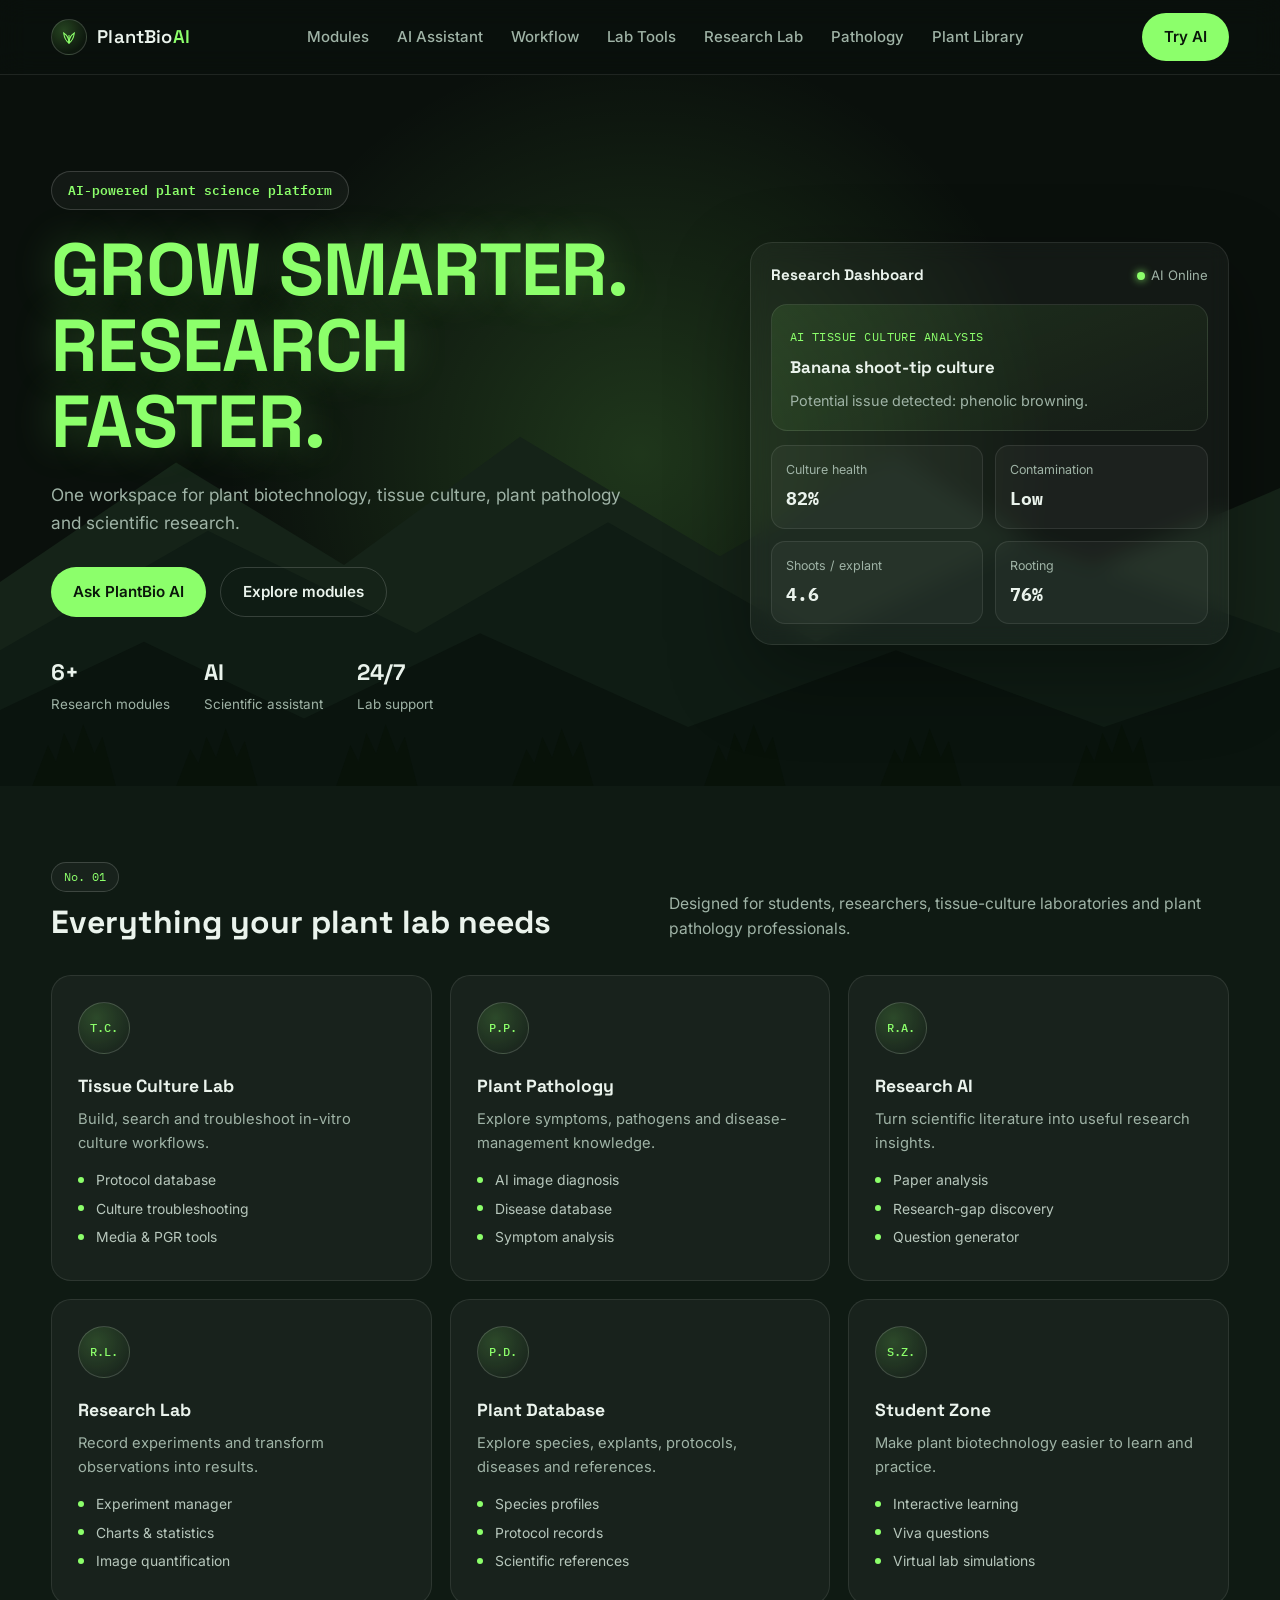
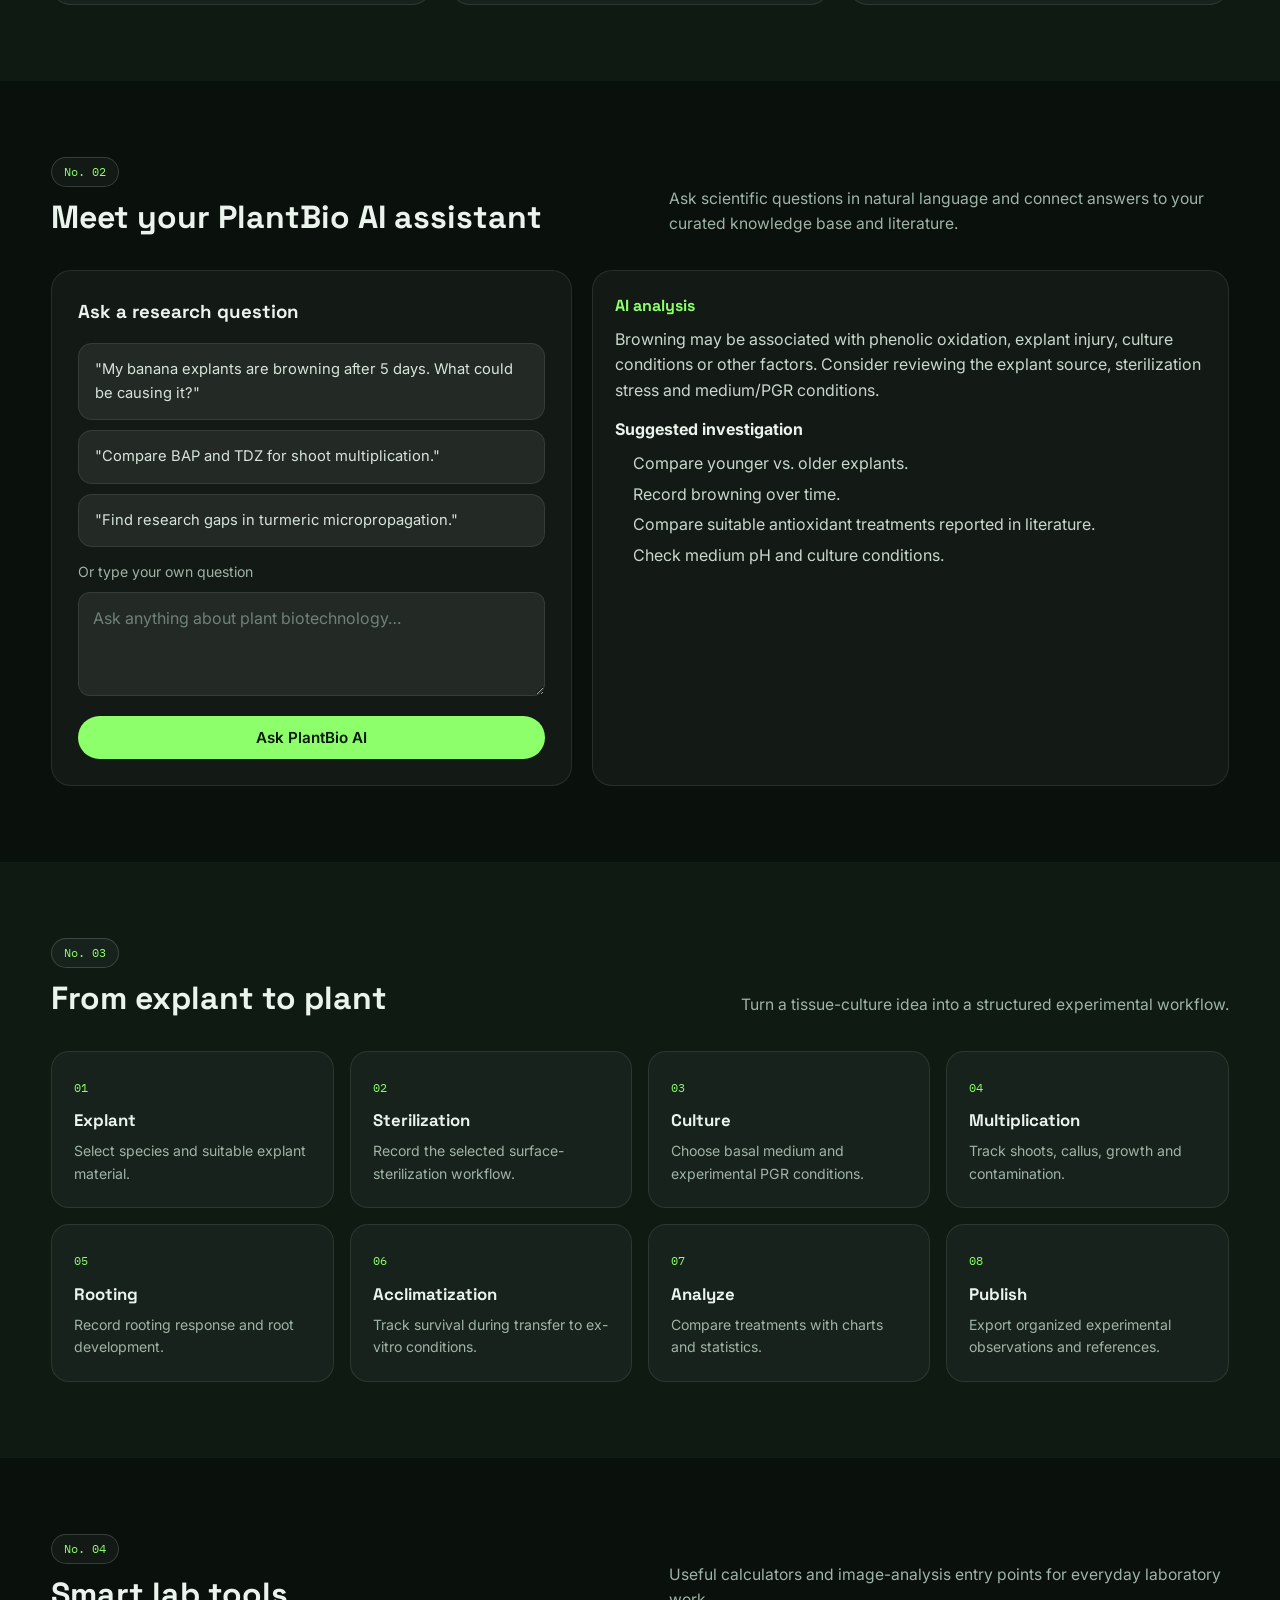
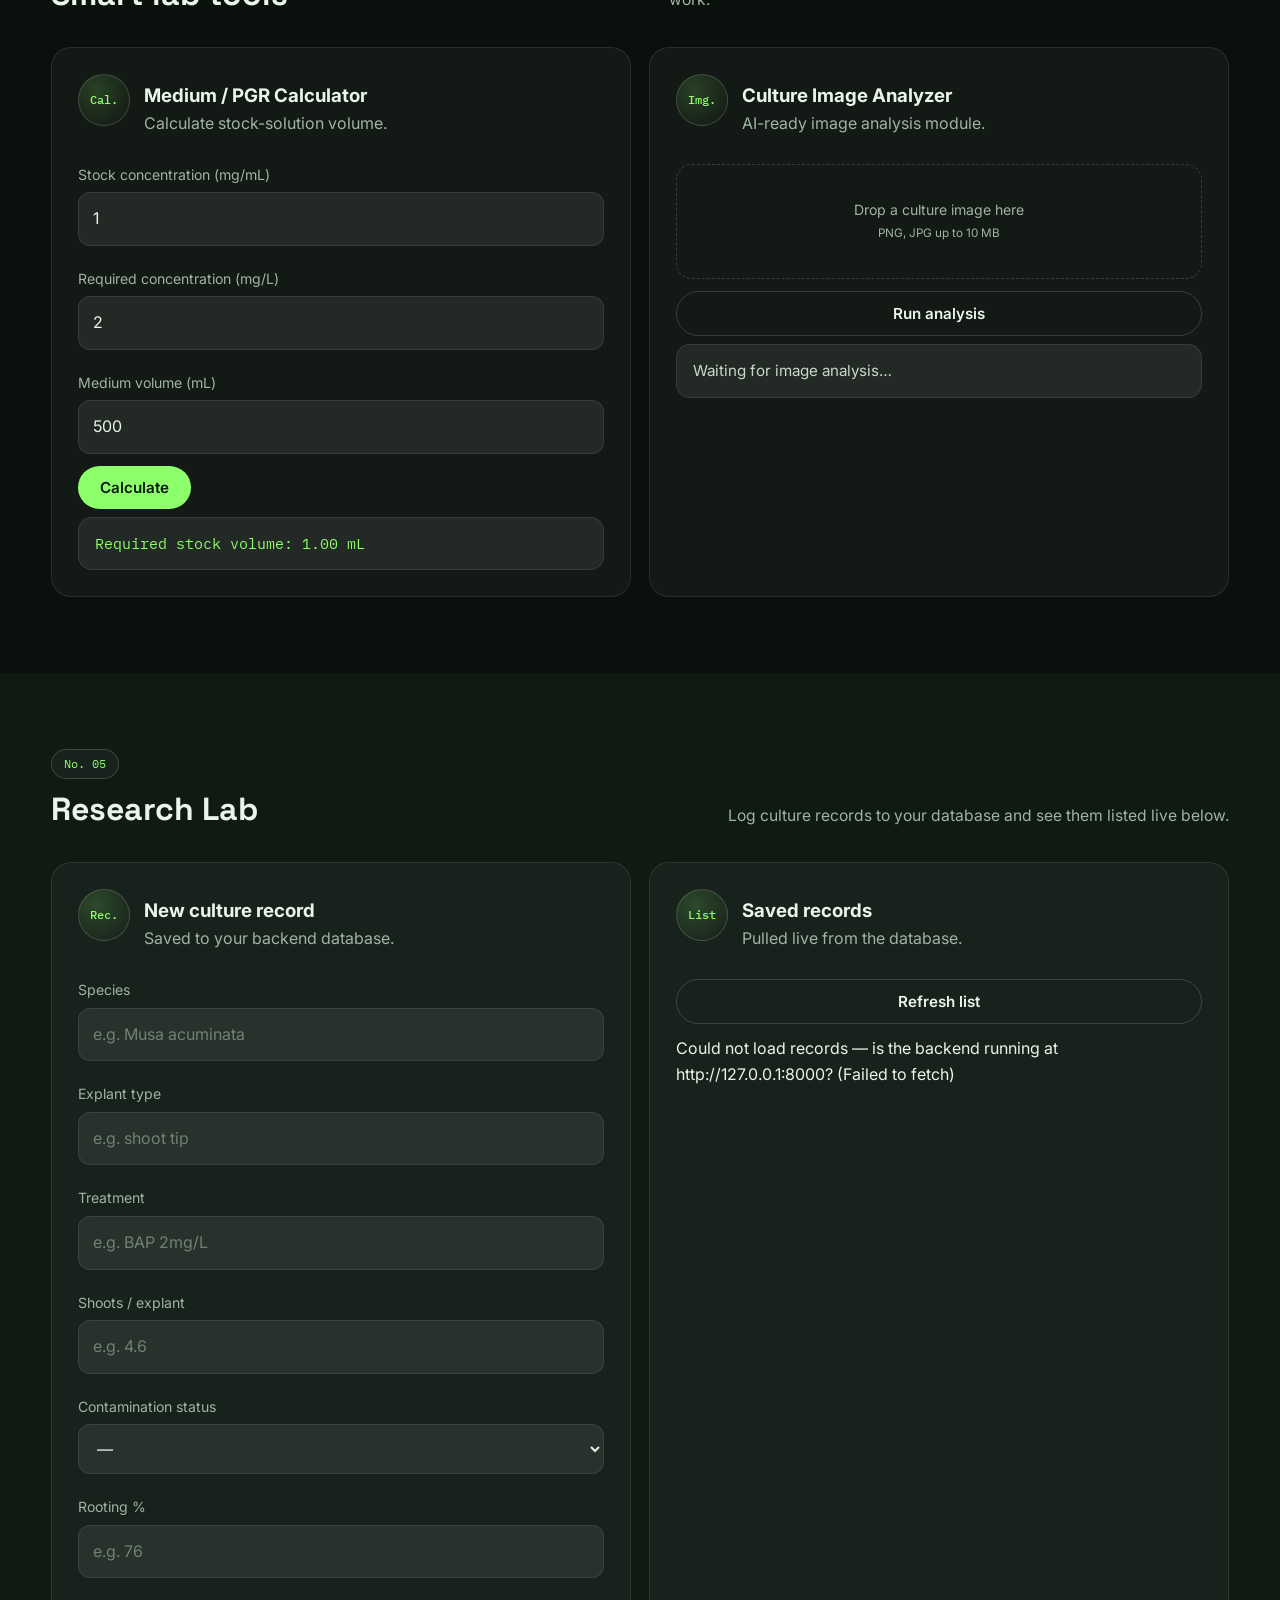
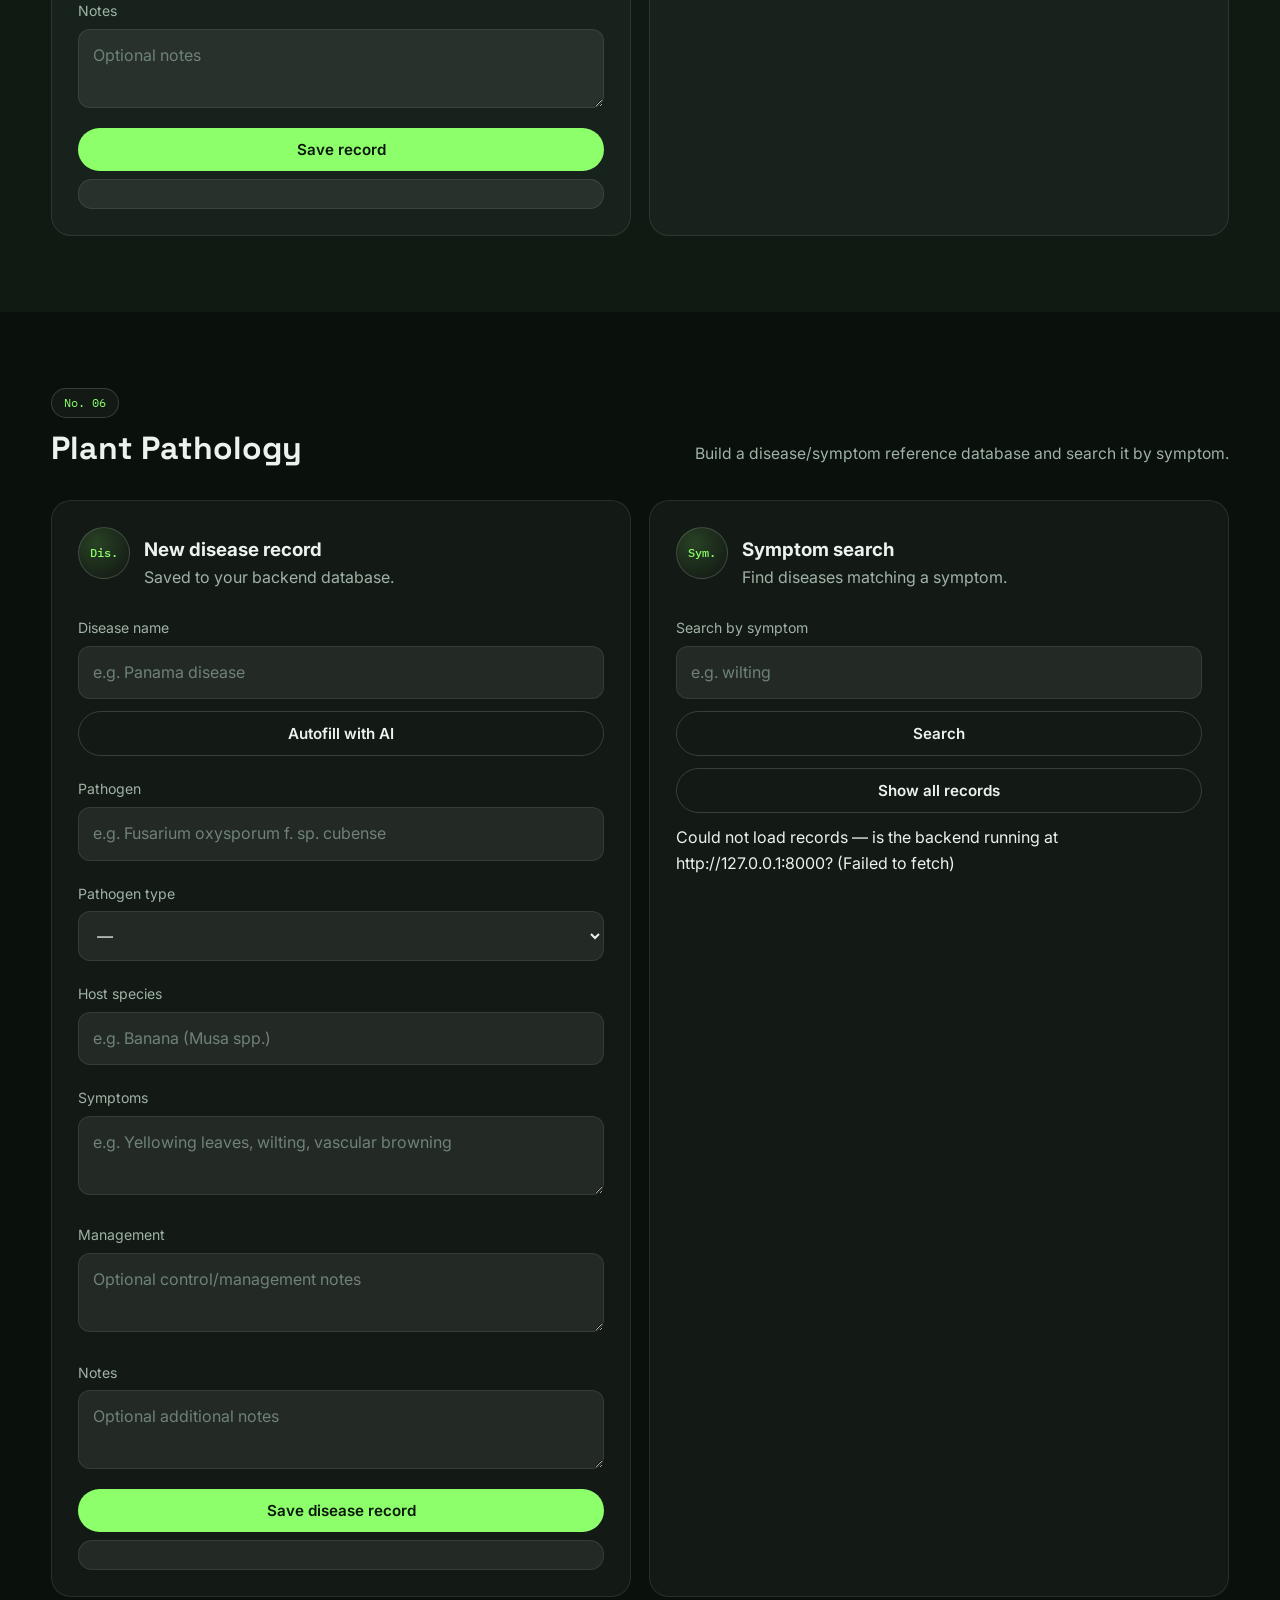
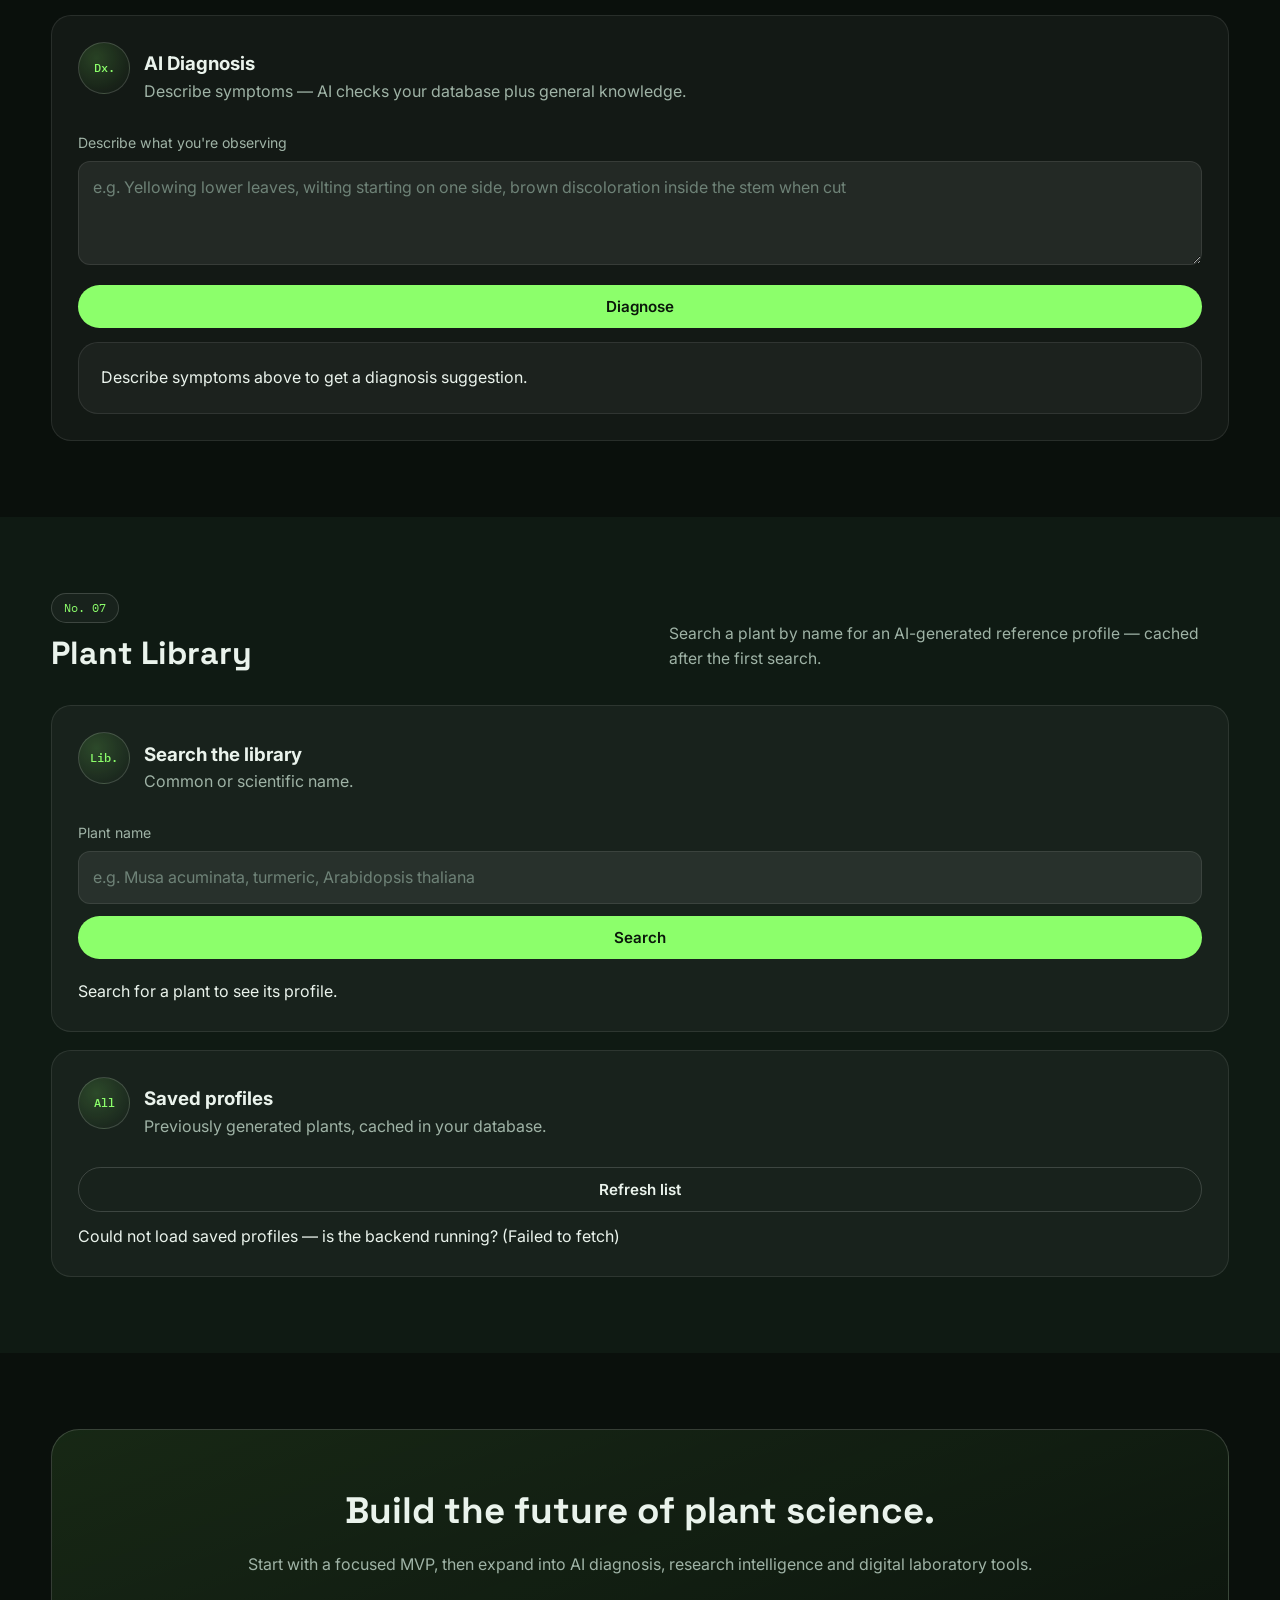
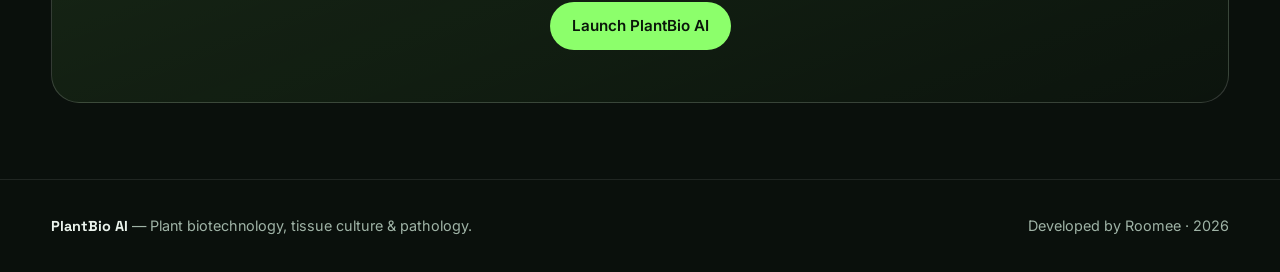
==== backend/static/index.html @ 0f840483 "Add files via upload" ====
<!DOCTYPE html>
<html lang="en">
<head>
<meta charset="UTF-8">
<meta name="viewport" content="width=device-width, initial-scale=1.0">
<title>PlantBio AI — Plant Biotechnology Platform</title>
<link rel="preconnect" href="https://fonts.googleapis.com">
<link rel="preconnect" href="https://fonts.gstatic.com" crossorigin>
<link href="https://fonts.googleapis.com/css2?family=Space+Grotesk:wght@500;600;700&family=Inter:wght@400;500;600&family=IBM+Plex+Mono:wght@400;500&display=swap" rel="stylesheet">
<link rel="stylesheet" href="style.css">
</head>
<body>

<header>
  <div class="container nav">
    <a class="logo" href="#">
      <span class="logo-mark" aria-hidden="true">
        <svg viewBox="0 0 24 24" width="16" height="16" fill="none" stroke="currentColor" stroke-width="1.6">
          <path d="M12 21c0-7 3-12 8-15-1 7-3 12-8 15Z"/>
          <path d="M12 21c0-7-3-12-8-15 1 7 3 12 8 15Z"/>
          <path d="M12 21V9"/>
        </svg>
      </span>
      <span>PlantBio<em>AI</em></span>
    </a>
    <nav>
      <a href="#modules">Modules</a>
      <a href="#ai">AI Assistant</a>
      <a href="#protocol">Workflow</a>
      <a href="#tools">Lab Tools</a>
      <a href="#lab">Research Lab</a>
      <a href="#pathology">Pathology</a>
      <a href="#library">Plant Library</a>
    </nav>
    <a class="btn btn-primary" href="#ai">Try AI</a>
  </div>
</header>

<main>
<section class="hero">
  <div class="hero-bg" aria-hidden="true">
    <span class="glow"></span>
    <svg class="mountains" viewBox="0 0 1600 500" preserveAspectRatio="none">
      <polygon class="m-back" points="0,500 0,260 220,120 430,240 650,90 900,230 1120,110 1350,250 1600,150 1600,500"/>
      <polygon class="m-mid" points="0,500 0,340 260,200 520,320 760,190 1020,330 1280,210 1600,320 1600,500"/>
      <polygon class="m-front" points="0,500 0,410 180,330 380,420 600,320 860,430 1120,340 1380,430 1600,360 1600,500"/>
    </svg>
    <svg class="pines" viewBox="0 0 1600 120" preserveAspectRatio="none">
      <g class="pine-row">
        <path d="M40,120 L60,70 L70,90 L80,55 L92,80 L104,45 L118,80 L128,60 L145,120Z"/>
        <path d="M220,120 L238,75 L248,92 L258,60 L270,85 L282,50 L296,85 L306,65 L322,120Z"/>
        <path d="M420,120 L438,70 L448,90 L458,55 L470,80 L482,45 L496,80 L506,60 L522,120Z"/>
        <path d="M640,120 L658,75 L668,92 L678,60 L690,85 L702,50 L716,85 L726,65 L742,120Z"/>
        <path d="M880,120 L898,70 L908,90 L918,55 L930,80 L942,45 L956,80 L966,60 L982,120Z"/>
        <path d="M1100,120 L1118,75 L1128,92 L1138,60 L1150,85 L1162,50 L1176,85 L1186,65 L1202,120Z"/>
        <path d="M1340,120 L1358,70 L1368,90 L1378,55 L1390,80 L1402,45 L1416,80 L1426,60 L1442,120Z"/>
      </g>
    </svg>
  </div>
  <div class="container hero-grid">
    <div>
      <span class="badge">AI-powered plant science platform</span>
      <h1>GROW SMARTER.<br>RESEARCH FASTER.</h1>
      <p>One workspace for plant biotechnology, tissue culture, plant pathology and scientific research.</p>
      <div class="actions">
        <a class="btn btn-primary" href="#ai">Ask PlantBio AI</a>
        <a class="btn btn-outline" href="#modules">Explore modules</a>
      </div>
      <div class="stats">
        <div class="stat"><strong>6+</strong><span>Research modules</span></div>
        <div class="stat"><strong>AI</strong><span>Scientific assistant</span></div>
        <div class="stat"><strong>24/7</strong><span>Lab support</span></div>
      </div>
    </div>
    <div class="hero-art">
      <div class="dashboard">
        <div class="dash-top"><strong>Research Dashboard</strong><span><i class="dot"></i>AI Online</span></div>
        <div class="ai-card">
          <small>AI TISSUE CULTURE ANALYSIS</small>
          <h3>Banana shoot-tip culture</h3>
          <p>Potential issue detected: phenolic browning.</p>
        </div>
        <div class="mini-grid">
          <div class="mini"><span>Culture health</span><b>82%</b></div>
          <div class="mini"><span>Contamination</span><b>Low</b></div>
          <div class="mini"><span>Shoots / explant</span><b>4.6</b></div>
          <div class="mini"><span>Rooting</span><b>76%</b></div>
        </div>
      </div>
    </div>
  </div>
</section>

<section id="modules">
<div class="container">
  <div class="section-head">
    <div><span class="catalog-no">No. 01</span><h2>Everything your plant lab needs</h2></div>
    <p>Designed for students, researchers, tissue-culture laboratories and plant pathology professionals.</p>
  </div>
  <div class="features">
    <article class="card"><div class="icon">T.C.</div><h3>Tissue Culture Lab</h3><p>Build, search and troubleshoot in-vitro culture workflows.</p><ul><li>Protocol database</li><li>Culture troubleshooting</li><li>Media & PGR tools</li></ul></article>
    <article class="card"><div class="icon">P.P.</div><h3>Plant Pathology</h3><p>Explore symptoms, pathogens and disease-management knowledge.</p><ul><li>AI image diagnosis</li><li>Disease database</li><li>Symptom analysis</li></ul></article>
    <article class="card"><div class="icon">R.A.</div><h3>Research AI</h3><p>Turn scientific literature into useful research insights.</p><ul><li>Paper analysis</li><li>Research-gap discovery</li><li>Question generator</li></ul></article>
    <article class="card"><div class="icon">R.L.</div><h3>Research Lab</h3><p>Record experiments and transform observations into results.</p><ul><li>Experiment manager</li><li>Charts & statistics</li><li>Image quantification</li></ul></article>
    <article class="card"><div class="icon">P.D.</div><h3>Plant Database</h3><p>Explore species, explants, protocols, diseases and references.</p><ul><li>Species profiles</li><li>Protocol records</li><li>Scientific references</li></ul></article>
    <article class="card"><div class="icon">S.Z.</div><h3>Student Zone</h3><p>Make plant biotechnology easier to learn and practice.</p><ul><li>Interactive learning</li><li>Viva questions</li><li>Virtual lab simulations</li></ul></article>
  </div>
</div>
</section>

<section id="ai" class="ai-section">
<div class="container">
  <div class="section-head">
    <div><span class="catalog-no">No. 02</span><h2>Meet your PlantBio AI assistant</h2></div>
    <p>Ask scientific questions in natural language and connect answers to your curated knowledge base and literature.</p>
  </div>
  <div class="ai-box">
    <div class="ai-panel">
      <h3>Ask a research question</h3>
      <div class="prompt" data-sample>"My banana explants are browning after 5 days. What could be causing it?"</div>
      <div class="prompt" data-sample>"Compare BAP and TDZ for shoot multiplication."</div>
      <div class="prompt" data-sample>"Find research gaps in turmeric micropropagation."</div>
      <label>Or type your own question</label>
      <textarea id="aiQuestion" rows="3" placeholder="Ask anything about plant biotechnology…"></textarea>
      <button class="btn btn-primary" style="width:100%" onclick="askRealAI()">Ask PlantBio AI</button>
    </div>
    <div class="answer" id="aiAnswerBox">
      <strong>AI analysis</strong>
      <p style="margin:8px 0 14px">Browning may be associated with phenolic oxidation, explant injury, culture conditions or other factors. Consider reviewing the explant source, sterilization stress and medium/PGR conditions.</p>
      <b>Suggested investigation</b>
      <ul style="margin:8px 0 0 18px">
        <li>Compare younger vs. older explants.</li>
        <li>Record browning over time.</li>
        <li>Compare suitable antioxidant treatments reported in literature.</li>
        <li>Check medium pH and culture conditions.</li>
      </ul>
    </div>
  </div>

</div>
</section>

<section id="protocol">
<div class="container">
  <div class="section-head">
    <div><span class="catalog-no">No. 03</span><h2>From explant to plant</h2></div>
    <p>Turn a tissue-culture idea into a structured experimental workflow.</p>
  </div>
  <div class="protocol">
    <div class="step"><span>01</span><h3>Explant</h3><p>Select species and suitable explant material.</p></div>
    <div class="step"><span>02</span><h3>Sterilization</h3><p>Record the selected surface-sterilization workflow.</p></div>
    <div class="step"><span>03</span><h3>Culture</h3><p>Choose basal medium and experimental PGR conditions.</p></div>
    <div class="step"><span>04</span><h3>Multiplication</h3><p>Track shoots, callus, growth and contamination.</p></div>
    <div class="step"><span>05</span><h3>Rooting</h3><p>Record rooting response and root development.</p></div>
    <div class="step"><span>06</span><h3>Acclimatization</h3><p>Track survival during transfer to ex-vitro conditions.</p></div>
    <div class="step"><span>07</span><h3>Analyze</h3><p>Compare treatments with charts and statistics.</p></div>
    <div class="step"><span>08</span><h3>Publish</h3><p>Export organized experimental observations and references.</p></div>
  </div>
</div>
</section>

<section id="tools">
<div class="container">
  <div class="section-head">
    <div><span class="catalog-no">No. 04</span><h2>Smart lab tools</h2></div>
    <p>Useful calculators and image-analysis entry points for everyday laboratory work.</p>
  </div>
  <div class="tools">
    <div class="tool">
      <div class="tool-header"><div class="icon">Cal.</div><div><h3>Medium / PGR Calculator</h3><p style="color:var(--muted)">Calculate stock-solution volume.</p></div></div>
      <label>Stock concentration (mg/mL)</label><input id="stock" type="number" value="1" min="0">
      <label>Required concentration (mg/L)</label><input id="req" type="number" value="2" min="0">
      <label>Medium volume (mL)</label><input id="volume" type="number" value="500" min="0">
      <button class="btn btn-primary" onclick="calculate()">Calculate</button>
      <div class="result" id="calcResult">Required stock volume: 1.00 mL</div>
    </div>
    <div class="tool">
      <div class="tool-header"><div class="icon">Img.</div><div><h3>Culture Image Analyzer</h3><p style="color:var(--muted)">AI-ready image analysis module.</p></div></div>
      <label for="fileInput" style="display:block">
        <div class="upload" id="uploadBox">Drop a culture image here<br><small>PNG, JPG up to 10 MB</small></div>
      </label>
      <input type="file" id="fileInput" accept="image/*" style="display:none">
      <button class="btn btn-outline" style="width:100%" onclick="demoAnalysis()">Run analysis</button>
      <div class="result" id="imageResult">Waiting for image analysis…</div>
    </div>
  </div>
</div>
</section>

<section id="lab">
<div class="container">
  <div class="section-head">
    <div><span class="catalog-no">No. 05</span><h2>Research Lab</h2></div>
    <p>Log culture records to your database and see them listed live below.</p>
  </div>
  <div class="tools">
    <div class="tool">
      <div class="tool-header"><div class="icon">Rec.</div><div><h3>New culture record</h3><p style="color:var(--muted)">Saved to your backend database.</p></div></div>
      <form id="recordForm">
        <label>Species</label>
        <input id="f-species" type="text" placeholder="e.g. Musa acuminata" required>
        <label>Explant type</label>
        <input id="f-explant" type="text" placeholder="e.g. shoot tip" required>
        <label>Treatment</label>
        <input id="f-treatment" type="text" placeholder="e.g. BAP 2mg/L">
        <label>Shoots / explant</label>
        <input id="f-shoots" type="number" step="0.1" min="0" placeholder="e.g. 4.6">
        <label>Contamination status</label>
        <select id="f-contamination">
          <option value="">—</option>
          <option>Low</option>
          <option>Medium</option>
          <option>High</option>
        </select>
        <label>Rooting %</label>
        <input id="f-rooting" type="number" step="0.1" min="0" max="100" placeholder="e.g. 76">
        <label>Notes</label>
        <textarea id="f-notes" rows="2" placeholder="Optional notes"></textarea>
        <button class="btn btn-primary" type="submit" style="width:100%">Save record</button>
      </form>
      <div class="result" id="formStatus"></div>
    </div>
    <div class="tool">
      <div class="tool-header"><div class="icon">List</div><div><h3>Saved records</h3><p style="color:var(--muted)">Pulled live from the database.</p></div></div>
      <button class="btn btn-outline" style="width:100%;margin-bottom:12px" onclick="loadRecords()">Refresh list</button>
      <div id="recordsList">Loading…</div>
    </div>
  </div>
</div>
</section>

<section id="pathology">
<div class="container">
  <div class="section-head">
    <div><span class="catalog-no">No. 06</span><h2>Plant Pathology</h2></div>
    <p>Build a disease/symptom reference database and search it by symptom.</p>
  </div>
  <div class="tools">
    <div class="tool">
      <div class="tool-header"><div class="icon">Dis.</div><div><h3>New disease record</h3><p style="color:var(--muted)">Saved to your backend database.</p></div></div>
      <form id="diseaseForm">
        <label>Disease name</label>
        <input id="d-name" type="text" placeholder="e.g. Panama disease" required>
        <button type="button" class="btn btn-outline" style="width:100%;margin-bottom:12px" onclick="autofillDisease()">Autofill with AI</button>
        <div class="result" id="autofillStatus" style="display:none;margin-bottom:12px"></div>
        <label>Pathogen</label>
        <input id="d-pathogen" type="text" placeholder="e.g. Fusarium oxysporum f. sp. cubense">
        <label>Pathogen type</label>
        <select id="d-pathogen-type">
          <option value="">—</option>
          <option>Fungus</option>
          <option>Bacteria</option>
          <option>Virus</option>
          <option>Nematode</option>
          <option>Other</option>
        </select>
        <label>Host species</label>
        <input id="d-host" type="text" placeholder="e.g. Banana (Musa spp.)">
        <label>Symptoms</label>
        <textarea id="d-symptoms" rows="2" placeholder="e.g. Yellowing leaves, wilting, vascular browning" required></textarea>
        <label>Management</label>
        <textarea id="d-management" rows="2" placeholder="Optional control/management notes"></textarea>
        <label>Notes</label>
        <textarea id="d-notes" rows="2" placeholder="Optional additional notes"></textarea>
        <button class="btn btn-primary" type="submit" style="width:100%">Save disease record</button>
      </form>
      <div class="result" id="diseaseFormStatus"></div>
    </div>
    <div class="tool">
      <div class="tool-header"><div class="icon">Sym.</div><div><h3>Symptom search</h3><p style="color:var(--muted)">Find diseases matching a symptom.</p></div></div>
      <label>Search by symptom</label>
      <input id="symptomSearch" type="text" placeholder="e.g. wilting">
      <button class="btn btn-outline" style="width:100%;margin-bottom:12px" onclick="searchDiseases()">Search</button>
      <button class="btn btn-outline" style="width:100%;margin-bottom:12px" onclick="loadAllDiseases()">Show all records</button>
      <div id="diseasesList">Loading…</div>
    </div>
    <div class="tool" style="grid-column:1 / -1">
      <div class="tool-header"><div class="icon">Dx.</div><div><h3>AI Diagnosis</h3><p style="color:var(--muted)">Describe symptoms — AI checks your database plus general knowledge.</p></div></div>
      <label>Describe what you're observing</label>
      <textarea id="diagnoseSymptoms" rows="3" placeholder="e.g. Yellowing lower leaves, wilting starting on one side, brown discoloration inside the stem when cut"></textarea>
      <button class="btn btn-primary" style="width:100%" onclick="runDiagnosis()">Diagnose</button>
      <div class="answer" id="diagnoseResult" style="margin-top:14px">Describe symptoms above to get a diagnosis suggestion.</div>
    </div>
  </div>
</div>
</section>


<section id="library">
<div class="container">
  <div class="section-head">
    <div><span class="catalog-no">No. 07</span><h2>Plant Library</h2></div>
    <p>Search a plant by name for an AI-generated reference profile — cached after the first search.</p>
  </div>
  <div class="tool" style="max-width:none">
    <div class="tool-header"><div class="icon">Lib.</div><div><h3>Search the library</h3><p style="color:var(--muted)">Common or scientific name.</p></div></div>
    <label>Plant name</label>
    <input id="plantSearchName" type="text" placeholder="e.g. Musa acuminata, turmeric, Arabidopsis thaliana">
    <button class="btn btn-primary" style="width:100%" onclick="searchPlantLibrary()">Search</button>
    <div id="plantProfileResult" style="margin-top:20px">Search for a plant to see its profile.</div>
  </div>

  <div class="tool" style="max-width:none;margin-top:18px">
    <div class="tool-header"><div class="icon">All</div><div><h3>Saved profiles</h3><p style="color:var(--muted)">Previously generated plants, cached in your database.</p></div></div>
    <button class="btn btn-outline" style="width:100%;margin-bottom:12px" onclick="loadPlantLibraryList()">Refresh list</button>
    <div id="plantLibraryList">Loading…</div>
  </div>
</div>
</section>


<section>
<div class="container">
  <div class="cta">
    <h2>Build the future of plant science.</h2>
    <p>Start with a focused MVP, then expand into AI diagnosis, research intelligence and digital laboratory tools.</p>
    <a class="btn btn-primary" href="#ai">Launch PlantBio AI</a>
  </div>
</div>
</section>
</main>

<footer>
<div class="container footer">
  <div><b>PlantBio AI</b> — Plant biotechnology, tissue culture & pathology.</div>
  <div>Developed by Roomee · 2026</div>
</div>
</footer>

<script src="script.js"></script>
</body>
</html>
---- backend/static/style.css ----
:root{
  --bg:#0A100C;
  --bg-2:#0F1A13;
  --surface:rgba(255,255,255,.04);
  --surface-strong:rgba(255,255,255,.07);
  --border:rgba(255,255,255,.09);
  --border-strong:rgba(255,255,255,.16);
  --ink:#EAF3EC;
  --muted:#9FB3A6;
  --accent:#8CFF6B;
  --accent-deep:#57C93F;
  --accent-ink:#0A170A;
  --font-display:'Space Grotesk',sans-serif;
  --font-body:'Inter',system-ui,sans-serif;
  --font-mono:'IBM Plex Mono',monospace;
}
*{box-sizing:border-box;margin:0;padding:0}
html{scroll-behavior:smooth}
body{
  font-family:var(--font-body);
  background:var(--bg);
  color:var(--ink);
  line-height:1.6;
}
a{text-decoration:none;color:inherit}
.container{width:min(1180px,92%);margin:auto}
ul{list-style:none}

/* ---------- Header ---------- */
header{
  position:sticky;top:0;z-index:30;
  background:rgba(10,16,12,.75);
  backdrop-filter:blur(14px);
  border-bottom:1px solid var(--border);
}
.nav{height:74px;display:flex;align-items:center;justify-content:space-between}
.logo{display:flex;align-items:center;gap:10px;font-family:var(--font-display);font-weight:600;font-size:1.15rem;letter-spacing:.01em}
.logo em{font-style:normal;color:var(--accent)}
.logo-mark{
  width:36px;height:36px;border-radius:999px;
  display:grid;place-items:center;color:var(--accent);
  background:radial-gradient(circle at 35% 30%, rgba(140,255,107,.22), rgba(140,255,107,.04) 70%);
  border:1px solid var(--border-strong);
}
nav{display:flex;gap:28px}
nav a{color:var(--muted);font-size:.94rem;font-weight:500;transition:.15s}
nav a:hover{color:var(--accent)}

.btn{display:inline-flex;align-items:center;justify-content:center;border:0;border-radius:999px;padding:12px 22px;font-weight:600;font-family:var(--font-body);cursor:pointer;font-size:.95rem;transition:.15s}
.btn-primary{background:var(--accent);color:var(--accent-ink)}
.btn-primary:hover{background:#a3ff85;transform:translateY(-1px)}
.btn-outline{background:transparent;border:1px solid var(--border-strong);color:var(--ink)}
.btn-outline:hover{border-color:var(--accent);color:var(--accent)}

/* ---------- Hero ---------- */
.hero{position:relative;overflow:hidden;padding:96px 0 70px}
.hero-bg{position:absolute;inset:0;z-index:0;overflow:hidden}
.hero-bg .glow{
  position:absolute;top:-10%;left:50%;translate:-50% 0;
  width:900px;height:900px;border-radius:50%;
  background:radial-gradient(circle, rgba(140,255,107,.16), rgba(140,255,107,0) 65%);
}
.hero-bg svg.mountains{position:absolute;bottom:0;left:0;width:100%;height:60%}
.hero-bg .m-back{fill:#152318}
.hero-bg .m-mid{fill:#0F1C14}
.hero-bg .m-front{fill:#0A140E}
.hero-bg svg.pines{position:absolute;bottom:0;left:0;width:100%;height:14%;opacity:.9}
.hero-bg .pine-row path{fill:#081209}
.hero-grid{position:relative;z-index:1;display:grid;grid-template-columns:1.15fr .85fr;gap:50px;align-items:center}
.badge{
  display:inline-flex;padding:8px 16px;border-radius:999px;
  background:var(--surface);border:1px solid var(--border-strong);
  color:var(--accent);font-size:.82rem;font-weight:600;margin-bottom:22px;
  font-family:var(--font-mono);
}
h1{
  font-family:var(--font-display);
  font-weight:700;
  font-size:clamp(2.6rem,6vw,4.6rem);
  line-height:1.03;letter-spacing:-.01em;
  color:var(--accent);
  margin-bottom:22px;
  text-shadow:0 0 40px rgba(140,255,107,.25);
}
.hero p{font-size:1.08rem;color:var(--muted);max-width:600px}
.actions{display:flex;gap:14px;margin-top:30px;flex-wrap:wrap}
.stats{display:flex;gap:34px;margin-top:38px}
.stat strong{display:block;font-family:var(--font-display);font-size:1.4rem;color:var(--ink)}
.stat span{color:var(--muted);font-size:.84rem}

.hero-art{position:relative}
.dashboard{
  background:var(--surface);
  border:1px solid var(--border);
  border-radius:22px;padding:20px;
  backdrop-filter:blur(10px);
  box-shadow:0 30px 80px rgba(0,0,0,.35);
}
.dash-top{display:flex;justify-content:space-between;align-items:center;margin-bottom:16px;font-family:var(--font-display);font-size:.95rem}
.dash-top span{display:flex;align-items:center;gap:6px;color:var(--muted);font-family:var(--font-body);font-size:.82rem}
.dot{width:8px;height:8px;border-radius:50%;background:var(--accent);box-shadow:0 0 8px var(--accent)}
.ai-card{
  background:linear-gradient(160deg, rgba(140,255,107,.1), rgba(140,255,107,.02));
  border:1px solid var(--border);
  border-radius:16px;padding:18px;margin-bottom:14px;
}
.ai-card small{color:var(--accent);font-family:var(--font-mono);font-size:.72rem;letter-spacing:.04em}
.ai-card h3{font-family:var(--font-display);margin:6px 0 8px;font-size:1.05rem}
.ai-card p{color:var(--muted);font-size:.9rem}
.mini-grid{display:grid;grid-template-columns:1fr 1fr;gap:12px}
.mini{
  padding:14px;border:1px solid var(--border);border-radius:14px;
  background:var(--surface);
}
.mini span{color:var(--muted);font-size:.78rem;display:block;margin-bottom:4px}
.mini b{font-family:var(--font-mono);font-size:1.15rem;color:var(--ink)}

/* ---------- Sections ---------- */
section{padding:76px 0}
section:nth-of-type(even){background:var(--bg-2)}
.section-head{display:flex;justify-content:space-between;gap:30px;align-items:end;margin-bottom:34px;flex-wrap:wrap}
.catalog-no{
  display:inline-block;font-family:var(--font-mono);font-size:.78rem;
  color:var(--accent);background:var(--surface);border:1px solid var(--border-strong);
  border-radius:999px;padding:4px 12px;margin-bottom:12px;
}
.section-head h2{font-family:var(--font-display);font-size:2rem;line-height:1.15;color:var(--ink)}
.section-head p{color:var(--muted);max-width:560px;font-size:.98rem}

/* ---------- Feature / tool cards ---------- */
.features{display:grid;grid-template-columns:repeat(3,1fr);gap:18px}
.card{
  background:var(--surface);border:1px solid var(--border);border-radius:20px;
  padding:26px;transition:.2s;
}
.card:hover{border-color:var(--border-strong);transform:translateY(-3px)}
.icon{
  width:52px;height:52px;border-radius:50%;
  display:grid;place-items:center;margin-bottom:18px;
  background:radial-gradient(circle at 35% 30%, rgba(140,255,107,.18), rgba(140,255,107,.03) 75%);
  border:1px solid var(--border-strong);
  font-family:var(--font-mono);font-size:.78rem;font-weight:500;color:var(--accent);
}
.card h3{font-family:var(--font-display);margin-bottom:8px;font-size:1.1rem}
.card p{color:var(--muted);font-size:.92rem}
.card ul{margin-top:14px;color:#B7C7BC;font-size:.87rem}
.card li{margin:6px 0;padding-left:18px;position:relative}
.card li::before{content:"";position:absolute;left:0;top:.55em;width:6px;height:6px;border-radius:50%;background:var(--accent)}

/* ---------- AI section ---------- */
.ai-box{display:grid;grid-template-columns:.9fr 1.1fr;gap:20px}
.ai-panel{
  background:var(--surface);border:1px solid var(--border);border-radius:20px;padding:26px;
}
.ai-panel h3{font-family:var(--font-display);margin-bottom:16px}
.ai-panel label{color:var(--muted);font-size:.88rem;display:block;margin:14px 0 8px}
.prompt{
  background:var(--surface-strong);border:1px solid var(--border);border-radius:14px;
  padding:14px 16px;color:#D7E4DA;margin-bottom:10px;cursor:pointer;font-size:.92rem;transition:.15s;
}
.prompt:hover{border-color:var(--accent);color:var(--accent)}
.answer{
  background:var(--surface);border:1px solid var(--border);border-radius:20px;padding:22px;
}
.answer strong{color:var(--accent);font-family:var(--font-display)}
.answer p,.answer li{color:#C9D7CC}
.answer b{color:var(--ink)}
.answer h2,.answer h3,.answer h4,.answer h5,
#imageResult h2,#imageResult h3,#imageResult h4,#imageResult h5{
  font-family:var(--font-display);color:var(--ink);margin:16px 0 8px;line-height:1.3;
}
.answer h4,#imageResult h4{font-size:1.05rem;color:var(--accent)}
.answer h5,#imageResult h5{font-size:.95rem;color:var(--accent)}
.answer p,#imageResult p{margin:8px 0}
.answer ul,.answer ol,#imageResult ul,#imageResult ol{margin:8px 0 8px 20px}
.answer li,#imageResult li{margin:5px 0}
.answer hr,#imageResult hr{border:none;border-top:1px solid var(--border);margin:16px 0}
.answer code,#imageResult code{
  font-family:var(--font-mono);background:var(--surface-strong);
  padding:2px 6px;border-radius:6px;font-size:.85em;color:var(--accent);
}
#imageResult{
  font-family:var(--font-body);color:#C9D7CC;font-size:.95rem;
  white-space:normal;line-height:1.6;
}
#imageResult b{color:var(--accent);font-family:var(--font-display)}

textarea,input,select{
  width:100%;padding:13px 14px;border-radius:12px;
  background:var(--surface-strong);border:1px solid var(--border);
  color:var(--ink);font:inherit;margin:0 0 12px;
}
textarea::placeholder,input::placeholder{color:#6E8277}
textarea:focus,input:focus,select:focus{outline:none;border-color:var(--accent)}

/* ---------- Protocol steps ---------- */
.protocol{display:grid;grid-template-columns:repeat(4,1fr);gap:16px}
.step{
  background:var(--surface);border:1px solid var(--border);border-radius:18px;padding:22px;
}
.step span{font-family:var(--font-mono);font-size:.78rem;color:var(--accent)}
.step h3{font-family:var(--font-display);margin:8px 0 6px;font-size:1.05rem}
.step p{font-size:.88rem;color:var(--muted)}

/* ---------- Tools ---------- */
.tools{display:grid;grid-template-columns:repeat(2,1fr);gap:18px}
.group-label{
  grid-column:1 / -1;font-family:var(--font-mono);font-size:.8rem;
  color:var(--accent);text-transform:uppercase;letter-spacing:.06em;
  margin-top:8px;padding-top:8px;border-top:1px solid var(--border);
}
.group-label:first-child{margin-top:0;padding-top:0;border-top:none}
.tool{
  background:var(--surface);border:1px solid var(--border);border-radius:20px;padding:26px;
}
.tool-header{display:flex;align-items:center;gap:14px;margin-bottom:20px}
.tool label{color:var(--muted);font-size:.88rem;display:block;margin:10px 0 6px}
.result{
  background:var(--surface-strong);border:1px solid var(--border);border-radius:14px;
  padding:14px 16px;margin-top:8px;font-family:var(--font-mono);font-size:.92rem;color:var(--accent);
}
.upload{
  border:1.5px dashed var(--border-strong);border-radius:16px;padding:34px;text-align:center;
  color:var(--muted);margin:12px 0;cursor:pointer;transition:.15s;
}
.upload:hover{border-color:var(--accent);color:var(--accent)}

/* ---------- CTA ---------- */
.cta{
  background:linear-gradient(160deg, rgba(140,255,107,.1), rgba(140,255,107,.02));
  border:1px solid var(--border-strong);border-radius:28px;padding:52px;text-align:center;
}
.cta h2{font-family:var(--font-display);font-size:2.3rem;margin-bottom:12px;color:var(--ink)}
.cta p{color:var(--muted);margin-bottom:24px}

/* ---------- Footer ---------- */
footer{padding:34px 0;border-top:1px solid var(--border);color:var(--muted);font-size:.9rem}
.footer{display:flex;justify-content:space-between;gap:20px}
.footer b{color:var(--ink);font-family:var(--font-display)}

/* ---------- Responsive ---------- */
@media(max-width:900px){
  nav{display:none}
  .hero-grid,.ai-box{grid-template-columns:1fr}
  .features{grid-template-columns:1fr 1fr}
  .protocol{grid-template-columns:1fr 1fr}
}
@media(max-width:600px){
  .hero{padding-top:60px}
  .features,.tools,.protocol{grid-template-columns:1fr}
  .stats{gap:20px;flex-wrap:wrap}
  .section-head{display:block}
  .section-head p{margin-top:12px}
  .cta{padding:34px 20px}
  .footer{display:block}
  .footer div+div{margin-top:8px}
}
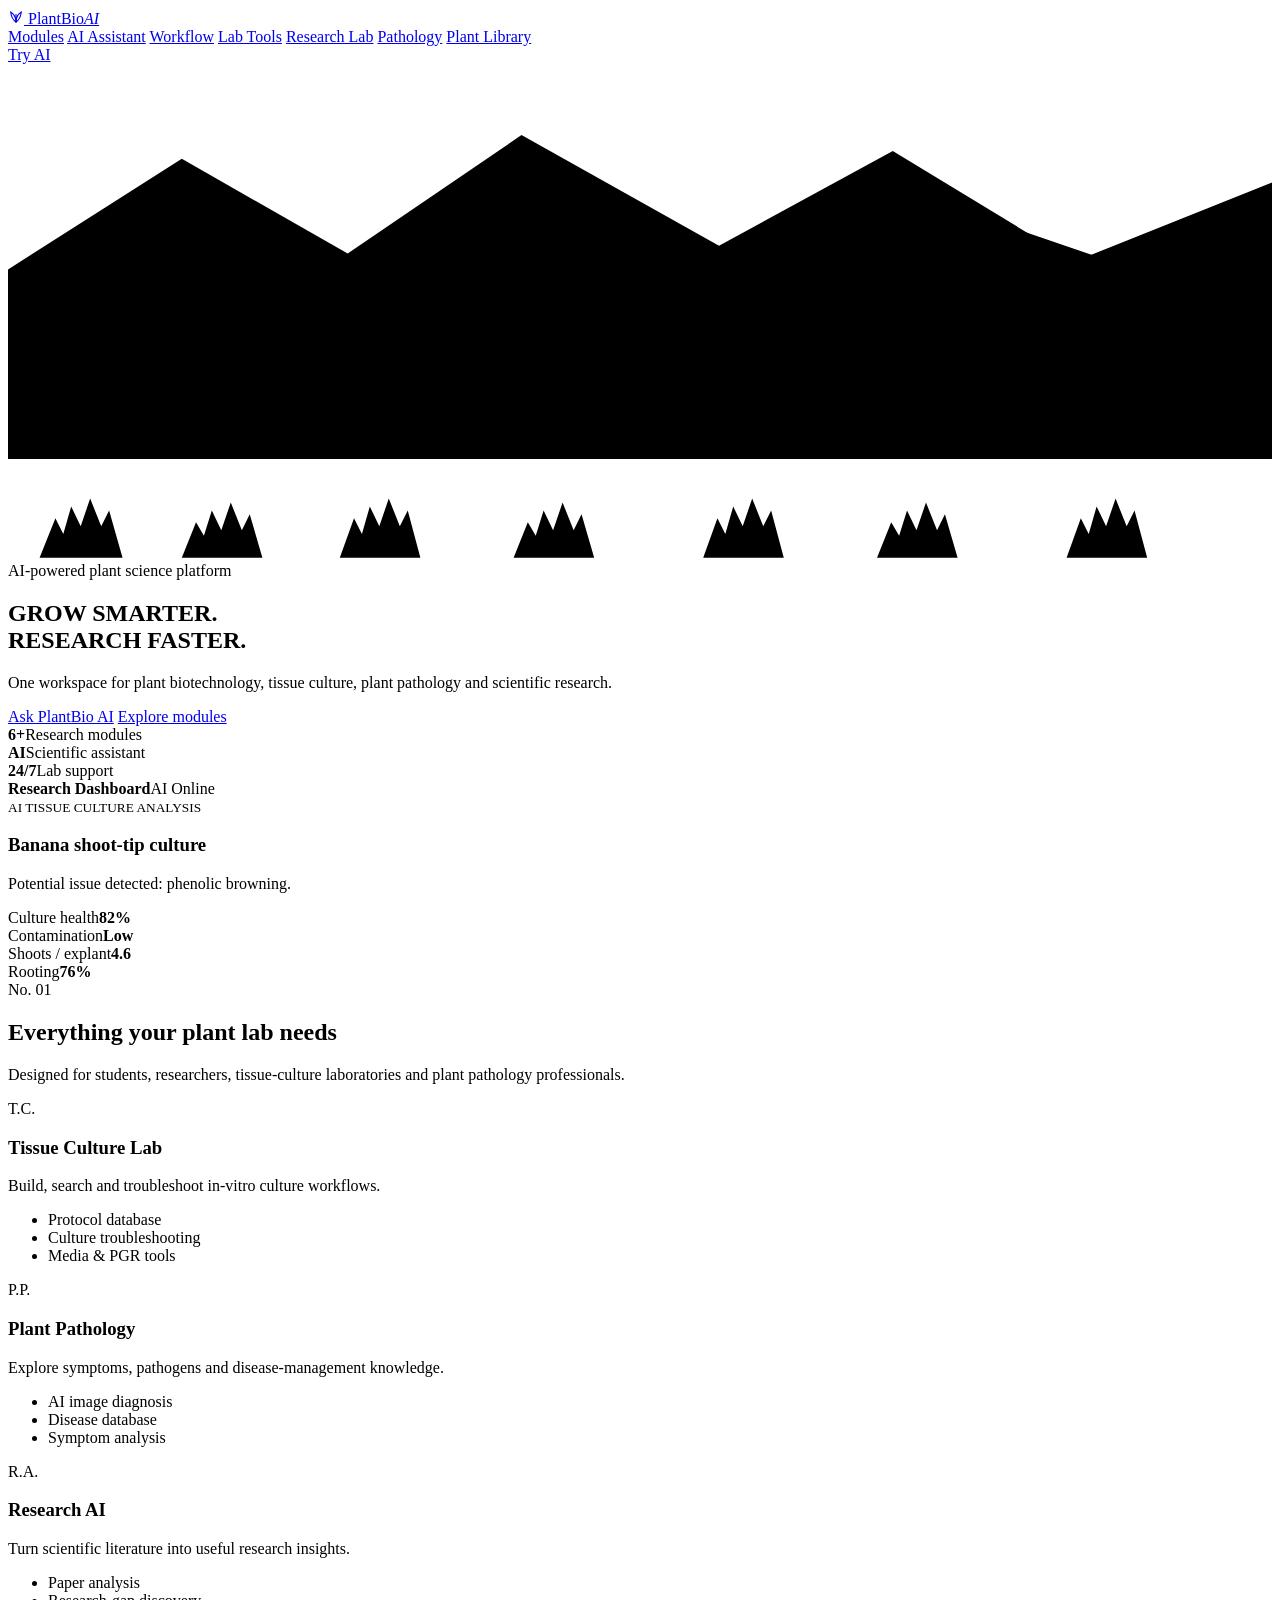
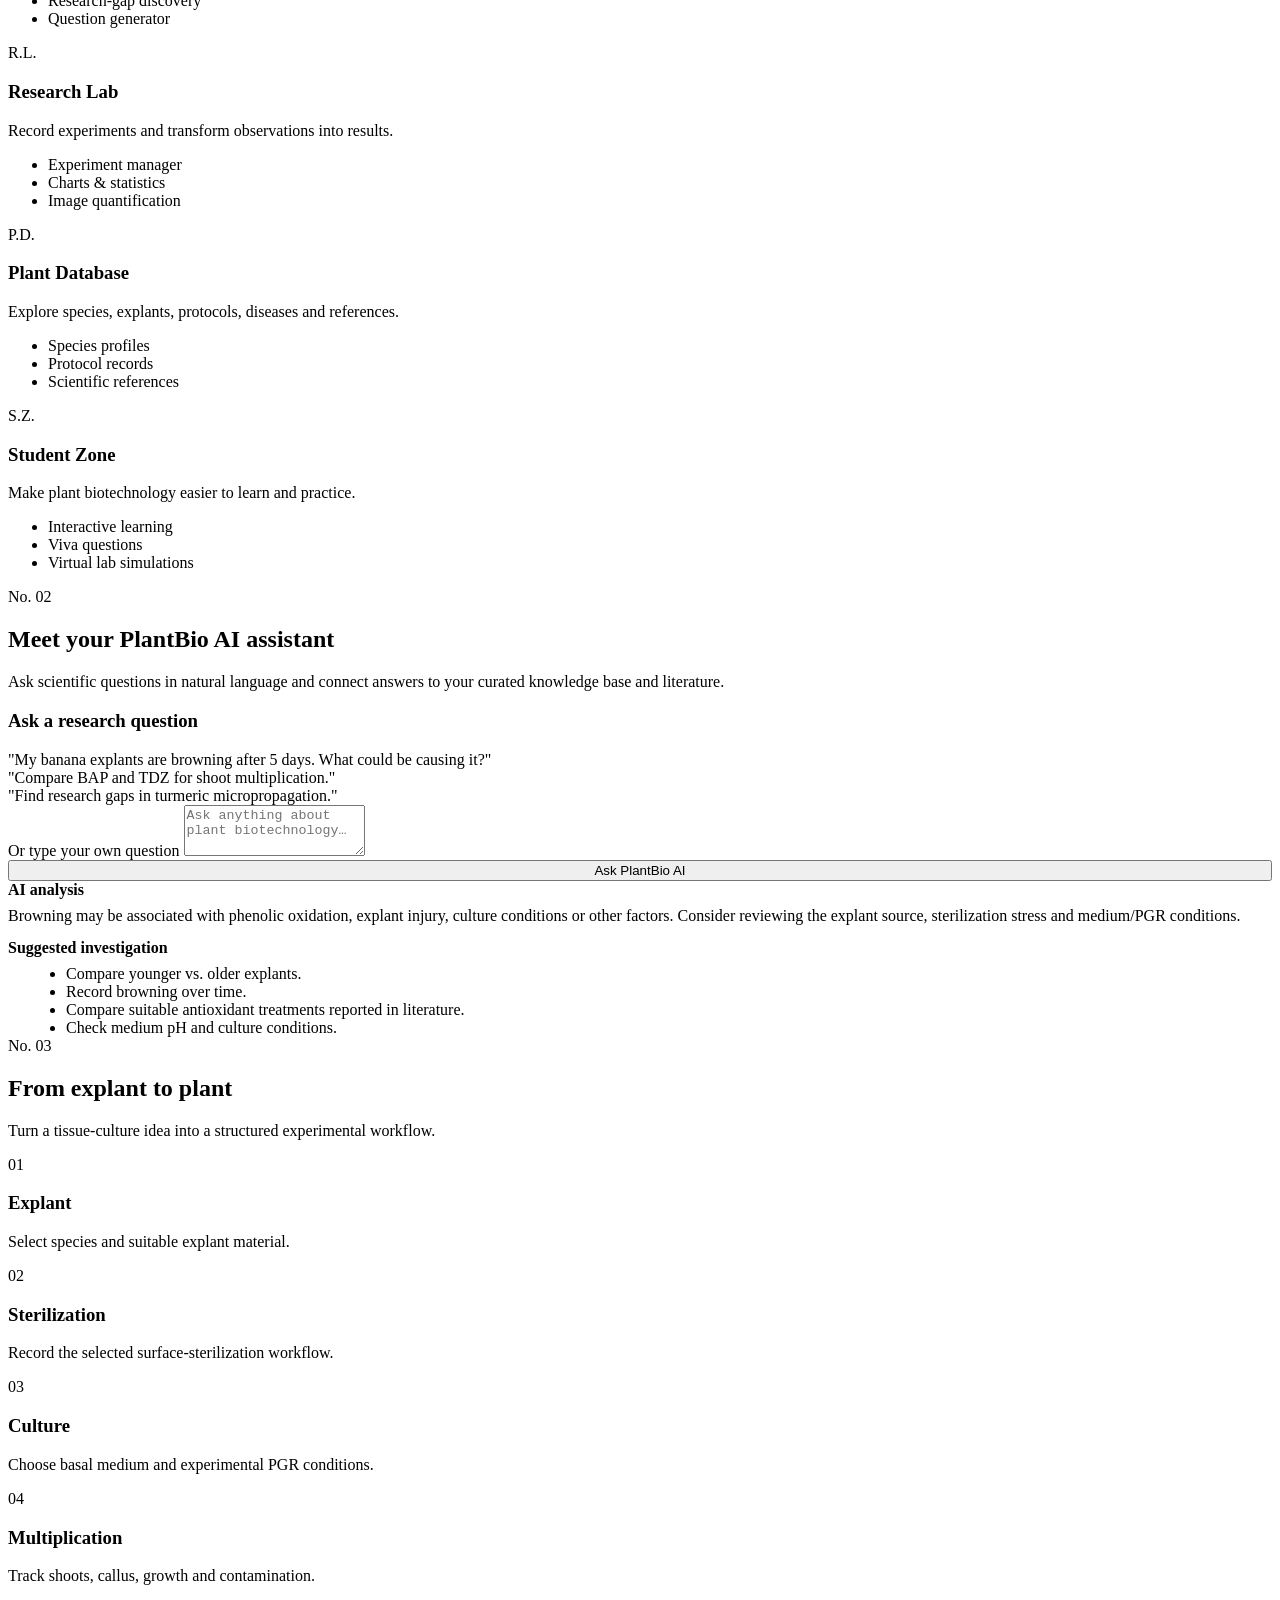
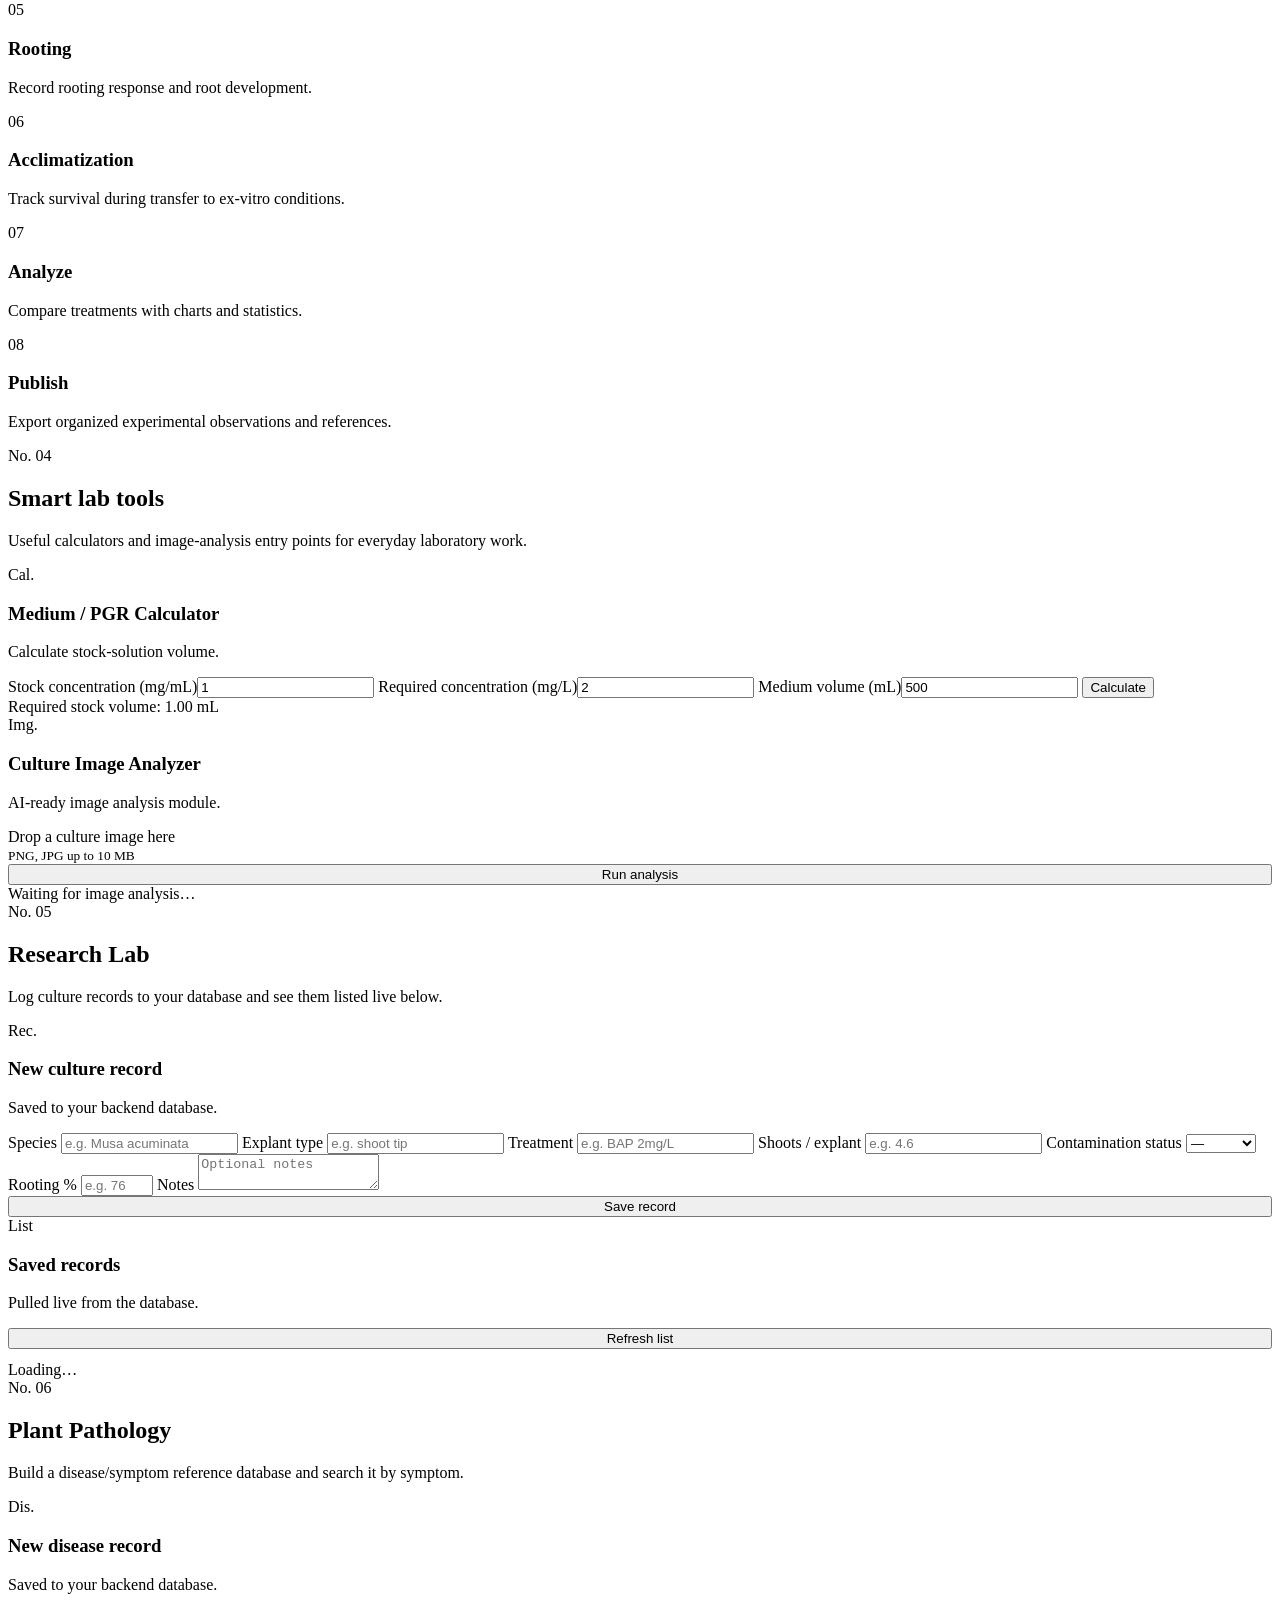
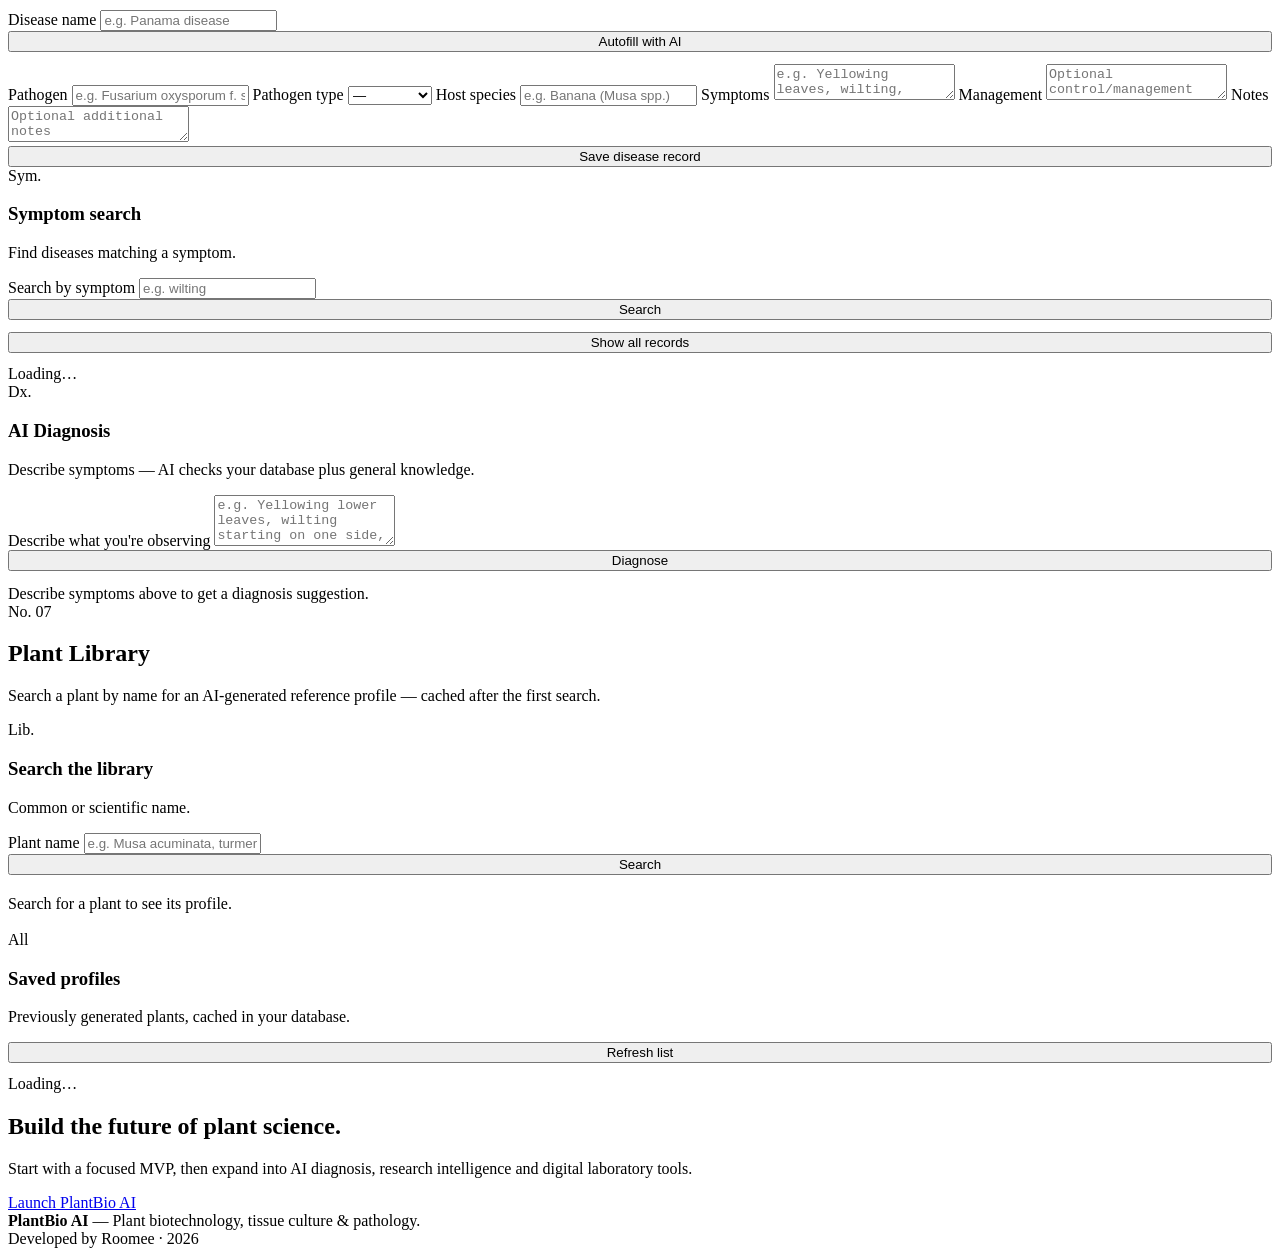
==== commit 6e429e45: "Update index.html" ====
--- a/backend/static/index.html
+++ b/backend/static/index.html
@@ -7,7 +7,7 @@
 <link rel="preconnect" href="https://fonts.googleapis.com">
 <link rel="preconnect" href="https://fonts.gstatic.com" crossorigin>
 <link href="https://fonts.googleapis.com/css2?family=Space+Grotesk:wght@500;600;700&family=Inter:wght@400;500;600&family=IBM+Plex+Mono:wght@400;500&display=swap" rel="stylesheet">
-<link rel="stylesheet" href="style.css">
+<link rel="stylesheet" href="/static/style.css">
 </head>
 <body>
 
@@ -327,6 +327,6 @@
 </div>
 </footer>
 
-<script src="script.js"></script>
+<script src="/static/script.js"></script>
 </body>
-</html>+</html>
